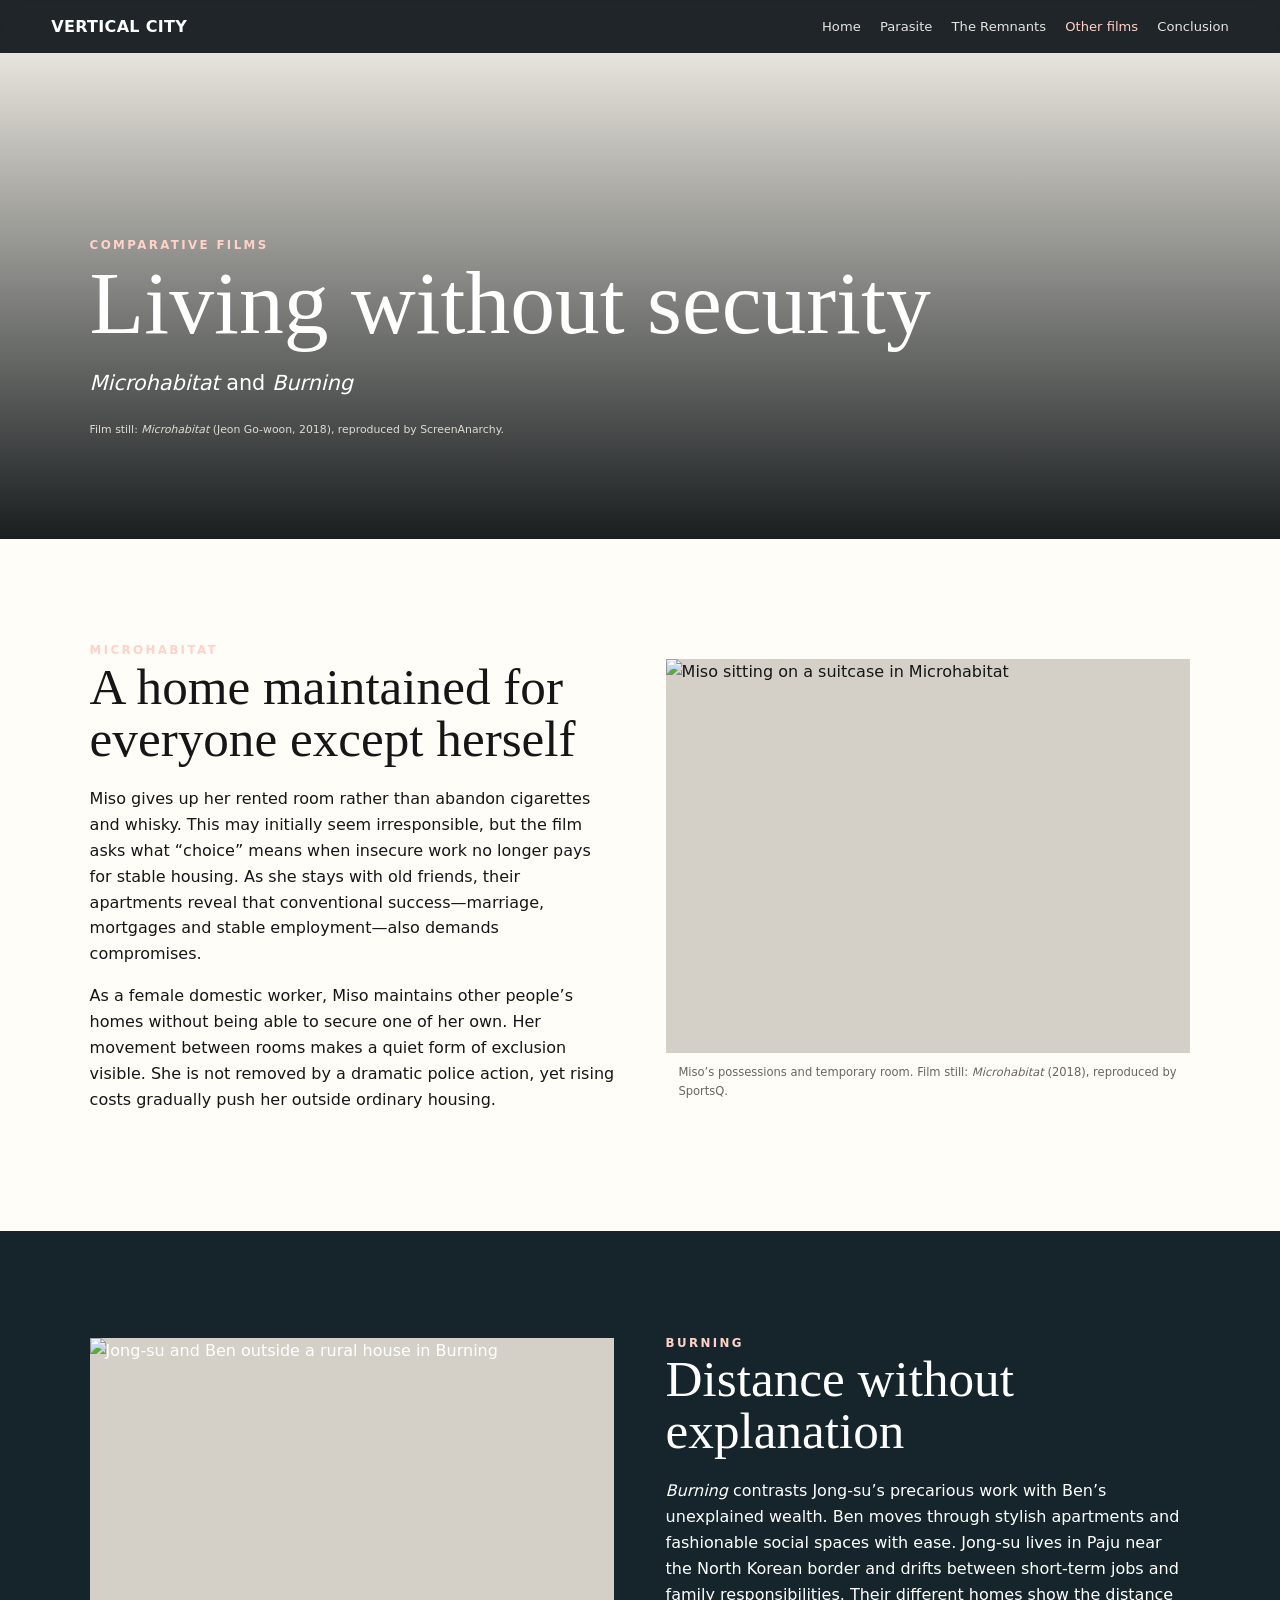
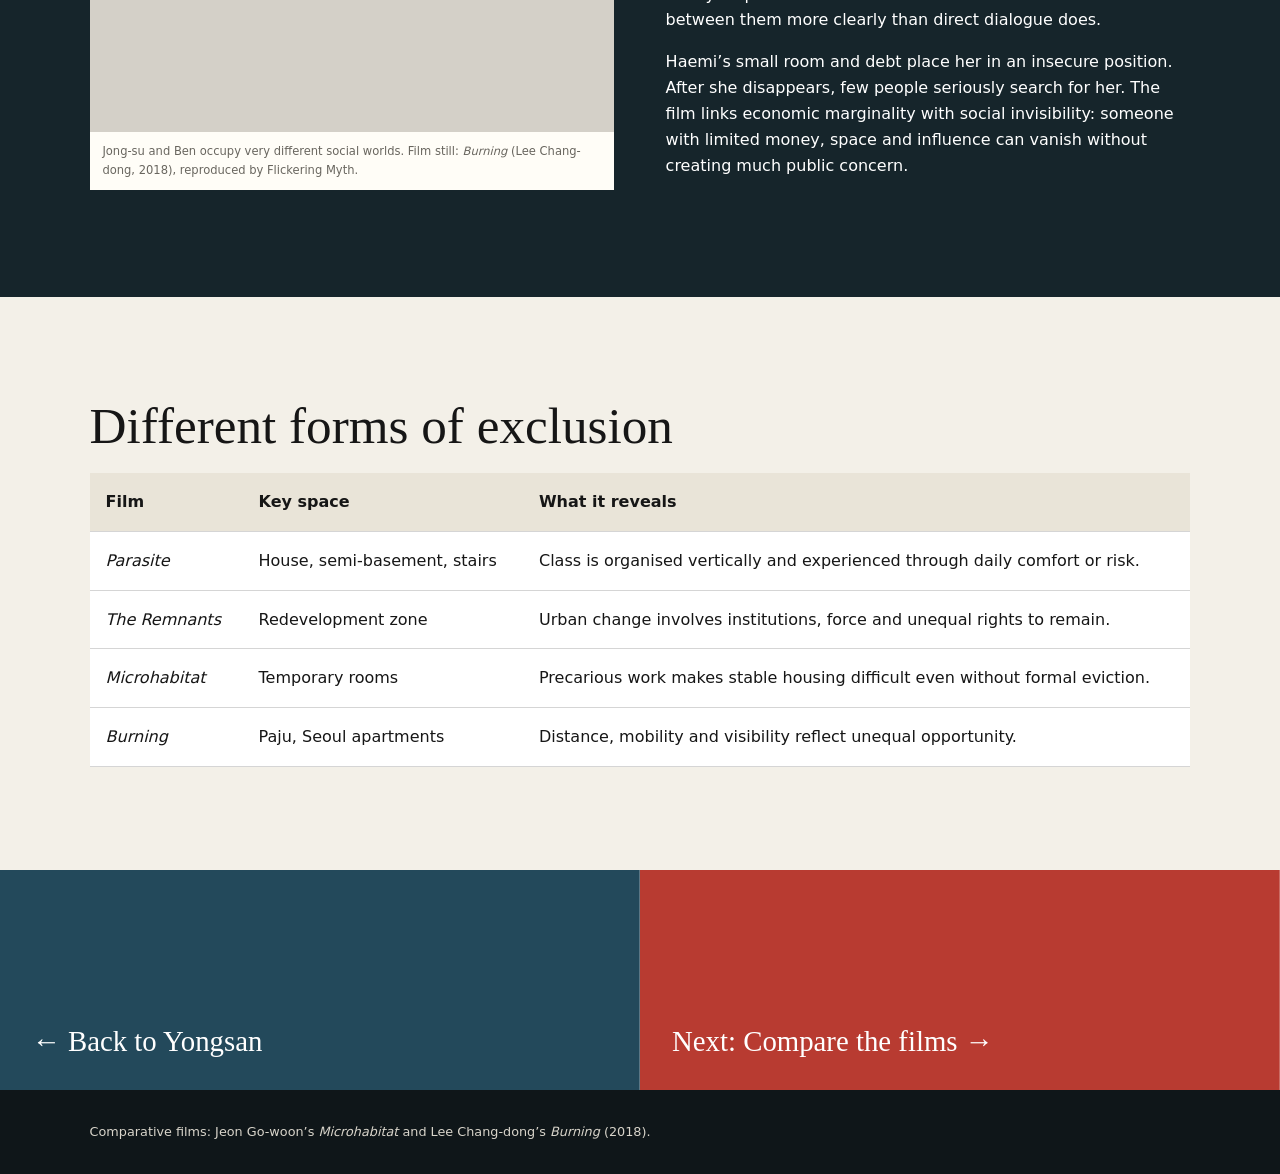
==== comparisons.html @ 3323fd80 "Add files via upload" ====
<!doctype html><html lang="en"><head><meta charset="utf-8"><meta name="viewport" content="width=device-width, initial-scale=1"><title>Other Films | Vertical City</title><link rel="stylesheet" href="styles.css"><script src="script.js" defer></script></head><body>
<header class="site-header"><a class="brand" href="index.html">VERTICAL CITY</a><button class="nav-toggle" aria-expanded="false" aria-label="Open navigation">☰</button><nav><a href="index.html">Home</a><a href="parasite.html">Parasite</a><a href="remnants.html">The Remnants</a><a aria-current="page" href="comparisons.html">Other films</a><a href="conclusion.html">Conclusion</a></nav></header>
<main><section class="hero small compare"><div><div class="eyebrow">Comparative films</div><h1>Living without security</h1><p><em>Microhabitat</em> and <em>Burning</em></p><p class="hero-credit">Film still: <em>Microhabitat</em> (Jeon Go-woon, 2018), reproduced by ScreenAnarchy.</p></div></section>
<section class="section light reveal"><div class="grid-2"><div><div class="eyebrow">Microhabitat</div><h2 class="section-title">A home maintained for everyone except herself</h2><p>Miso gives up her rented room rather than abandon cigarettes and whisky. This may initially seem irresponsible, but the film asks what “choice” means when insecure work no longer pays for stable housing. As she stays with old friends, their apartments reveal that conventional success—marriage, mortgages and stable employment—also demands compromises.</p><p>As a female domestic worker, Miso maintains other people’s homes without being able to secure one of her own. Her movement between rooms makes a quiet form of exclusion visible. She is not removed by a dramatic police action, yet rising costs gradually push her outside ordinary housing.</p></div><figure class="image-card"><img src="https://www.sportsq.co.kr/news/photo/201803/278458_268612_5738.jpg" alt="Miso sitting on a suitcase in Microhabitat"><figcaption>Miso’s possessions and temporary room. Film still: <em>Microhabitat</em> (2018), reproduced by SportsQ.</figcaption></figure></div></section>
<section class="section dark reveal"><div class="grid-2"><figure class="image-card"><img src="https://www.flickeringmyth.com/wp-content/uploads/2019/02/burning-film.jpg" alt="Jong-su and Ben outside a rural house in Burning"><figcaption>Jong-su and Ben occupy very different social worlds. Film still: <em>Burning</em> (Lee Chang-dong, 2018), reproduced by Flickering Myth.</figcaption></figure><div><div class="eyebrow">Burning</div><h2 class="section-title">Distance without explanation</h2><p><em>Burning</em> contrasts Jong-su’s precarious work with Ben’s unexplained wealth. Ben moves through stylish apartments and fashionable social spaces with ease. Jong-su lives in Paju near the North Korean border and drifts between short-term jobs and family responsibilities. Their different homes show the distance between them more clearly than direct dialogue does.</p><p>Haemi’s small room and debt place her in an insecure position. After she disappears, few people seriously search for her. The film links economic marginality with social invisibility: someone with limited money, space and influence can vanish without creating much public concern.</p></div></div></section>
<section class="section reveal"><h2 class="section-title">Different forms of exclusion</h2><table class="compare-table"><thead><tr><th>Film</th><th>Key space</th><th>What it reveals</th></tr></thead><tbody><tr><td><em>Parasite</em></td><td>House, semi-basement, stairs</td><td>Class is organised vertically and experienced through daily comfort or risk.</td></tr><tr><td><em>The Remnants</em></td><td>Redevelopment zone</td><td>Urban change involves institutions, force and unequal rights to remain.</td></tr><tr><td><em>Microhabitat</em></td><td>Temporary rooms</td><td>Precarious work makes stable housing difficult even without formal eviction.</td></tr><tr><td><em>Burning</em></td><td>Paju, Seoul apartments</td><td>Distance, mobility and visibility reflect unequal opportunity.</td></tr></tbody></table></section>
<div class="page-links"><a href="remnants.html"><span>← Back to Yongsan</span></a><a href="conclusion.html"><span>Next: Compare the films →</span></a></div></main><footer>Comparative films: Jeon Go-woon’s <em>Microhabitat</em> and Lee Chang-dong’s <em>Burning</em> (2018).</footer></body></html>
---- styles.css ----
:root {
  --ink: #161616;
  --paper: #f3f0e8;
  --cream: #fffdf7;
  --red: #b83b31;
  --blue: #23495b;
  --muted: #69665f;
  --line: rgba(22,22,22,.18);
}

* { box-sizing: border-box; }
html { scroll-behavior: smooth; }
body {
  margin: 0;
  color: var(--ink);
  background: var(--paper);
  font-family: Inter, ui-sans-serif, system-ui, -apple-system, BlinkMacSystemFont, "Segoe UI", sans-serif;
  line-height: 1.62;
}
a { color: inherit; }
img { display: block; width: 100%; }

.site-header {
  position: sticky;
  top: 0;
  z-index: 20;
  display: flex;
  align-items: center;
  justify-content: space-between;
  gap: 2rem;
  padding: .85rem clamp(1rem, 4vw, 4rem);
  color: white;
  background: rgba(15, 22, 25, .93);
  backdrop-filter: blur(10px);
}
.brand { text-decoration: none; font-weight: 800; letter-spacing: .02em; }
.nav-toggle { display: none; border: 0; background: transparent; color: white; font-size: 1.4rem; }
nav { display: flex; gap: 1.2rem; }
nav a { text-decoration: none; font-size: .82rem; color: #e4e4e1; }
nav a:hover, nav a[aria-current="page"] { color: #ffd2c8; }

.hero {
  min-height: 76vh;
  display: grid;
  align-items: end;
  padding: clamp(2rem, 7vw, 7rem);
  color: white;
  background:
    linear-gradient(0deg, rgba(7,12,14,.86), rgba(7,12,14,.08)),
    url('https://images.unsplash.com/photo-1538485399081-7191377e8241?auto=format&fit=crop&w=1800&q=85') center/cover;
}
.hero.small { min-height: 54vh; }
.hero.parasite { background-image: linear-gradient(0deg, rgba(7,12,14,.9), rgba(7,12,14,.08)), url('https://image.ajunews.com/content/image/2020/02/18/20200218090333209700.jpg'); }
.hero.remnants { background-image: linear-gradient(0deg, rgba(7,12,14,.92), rgba(7,12,14,.12)), url('https://commons.wikimedia.org/wiki/Special:Redirect/file/2009%EB%85%841%EC%9B%94_%EC%9A%A9%EC%82%B0%EA%B5%AC_%ED%95%9C%EA%B0%95%EB%A1%9C2%EA%B0%80_%EC%B2%A0%EA%B1%B0%ED%98%84%EC%9E%A5.jpg?width=1800'); }
.hero.compare { background-image: linear-gradient(0deg, rgba(7,12,14,.92), rgba(7,12,14,.05)), url('https://screenanarchy.com/assets_c/2017/10/2017%20-%20Microhabitat-thumb-860xauto-68823.jpg'); }
.hero.conclusion { background-image: linear-gradient(0deg, rgba(7,12,14,.9), rgba(7,12,14,.1)), url('https://www.flickeringmyth.com/wp-content/uploads/2019/02/burning-film.jpg'); }

.eyebrow { text-transform: uppercase; letter-spacing: .2em; font-size: .74rem; font-weight: 800; color: #ffd2c8; }
h1 { max-width: 900px; margin: .3rem 0 1rem; font-family: Georgia, serif; font-size: clamp(2.7rem, 7vw, 6.8rem); line-height: .96; font-weight: 500; }
.hero p { max-width: 700px; font-size: clamp(1rem, 1.7vw, 1.3rem); }
.hero-credit { font-size: .68rem !important; color: #dedbd3; }

main { overflow: hidden; }
.section { padding: clamp(3.5rem, 8vw, 7rem) clamp(1rem, 7vw, 7rem); }
.section.light { background: var(--cream); }
.section.dark { color: white; background: #16252b; }
.section-title { max-width: 800px; margin: 0 0 1.3rem; font: 500 clamp(2rem, 4vw, 4.4rem)/1.02 Georgia, serif; }
.lead { max-width: 760px; font-size: 1.13rem; }
.thesis {
  max-width: 980px;
  margin: 2.5rem auto 0;
  padding: 2rem;
  border-top: 1px solid currentColor;
  border-bottom: 1px solid currentColor;
  font: 400 clamp(1.35rem, 2.5vw, 2.1rem)/1.4 Georgia, serif;
}

.grid-2 { display: grid; grid-template-columns: repeat(2, minmax(0, 1fr)); gap: clamp(1.5rem, 4vw, 4rem); align-items: center; }
.grid-3 { display: grid; grid-template-columns: repeat(3, minmax(0, 1fr)); gap: 1rem; }
.card { padding: 1.5rem; background: white; border: 1px solid var(--line); }
.dark .card { background: rgba(255,255,255,.07); border-color: rgba(255,255,255,.2); }
.number { color: var(--red); font: 500 2.2rem Georgia, serif; }

.image-card { margin: 0; position: relative; overflow: hidden; background: #d4d0c8; }
.image-card img { aspect-ratio: 4/3; object-fit: cover; transition: transform .5s ease; }
.image-card:hover img { transform: scale(1.025); }
figcaption { padding: .65rem .8rem; font-size: .72rem; color: var(--muted); background: var(--cream); }
.photo-grid { display: grid; grid-template-columns: 1.25fr .75fr; gap: 1rem; }
.photo-grid figure:first-child { grid-row: span 2; }
.photo-grid figure:first-child img { height: 100%; min-height: 460px; }

.quote { margin: 2rem 0; padding-left: 1.3rem; border-left: 4px solid var(--red); font: 400 1.5rem/1.45 Georgia, serif; }
.tag { display: inline-block; margin: .25rem .2rem .25rem 0; padding: .35rem .7rem; border: 1px solid currentColor; border-radius: 999px; font-size: .72rem; }
.vertical-map { margin-top: 2.5rem; }
.level { display: grid; grid-template-columns: 100px 1fr; gap: 1rem; padding: 1.3rem 0; border-top: 1px solid var(--line); }
.level strong { color: var(--red); }

.compare-table { width: 100%; border-collapse: collapse; background: white; }
.compare-table th, .compare-table td { padding: 1rem; text-align: left; border-bottom: 1px solid var(--line); vertical-align: top; }
.compare-table th { background: #e9e4d8; }
.sources { font-size: .83rem; color: #4d4a45; }
.sources li { margin-bottom: .65rem; }

.page-links { display: grid; grid-template-columns: repeat(2, 1fr); }
.page-links a { min-height: 220px; display: flex; align-items: end; padding: 2rem; color: white; text-decoration: none; background: var(--blue); border-right: 1px solid rgba(255,255,255,.25); }
.page-links a:last-child { background: var(--red); }
.page-links span { font: 400 1.8rem Georgia, serif; }
footer { padding: 2rem clamp(1rem, 7vw, 7rem); color: #d8d4ca; background: #0f1619; font-size: .8rem; }

.reveal { opacity: 0; transform: translateY(18px); transition: opacity .65s ease, transform .65s ease; }
.reveal.visible { opacity: 1; transform: none; }

@media (max-width: 760px) {
  .nav-toggle { display: block; }
  nav { display: none; position: absolute; inset: 58px 0 auto; padding: 1rem; flex-direction: column; background: #0f1619; }
  nav.open { display: flex; }
  .grid-2, .grid-3, .photo-grid, .page-links { grid-template-columns: 1fr; }
  .photo-grid figure:first-child { grid-row: auto; }
  .photo-grid figure:first-child img { min-height: 0; }
  .hero { min-height: 68vh; }
  .compare-table { font-size: .82rem; }
  .compare-table th, .compare-table td { padding: .65rem; }
}

@media (prefers-reduced-motion: reduce) {
  * { scroll-behavior: auto !important; transition: none !important; }
  .reveal { opacity: 1; transform: none; }
}
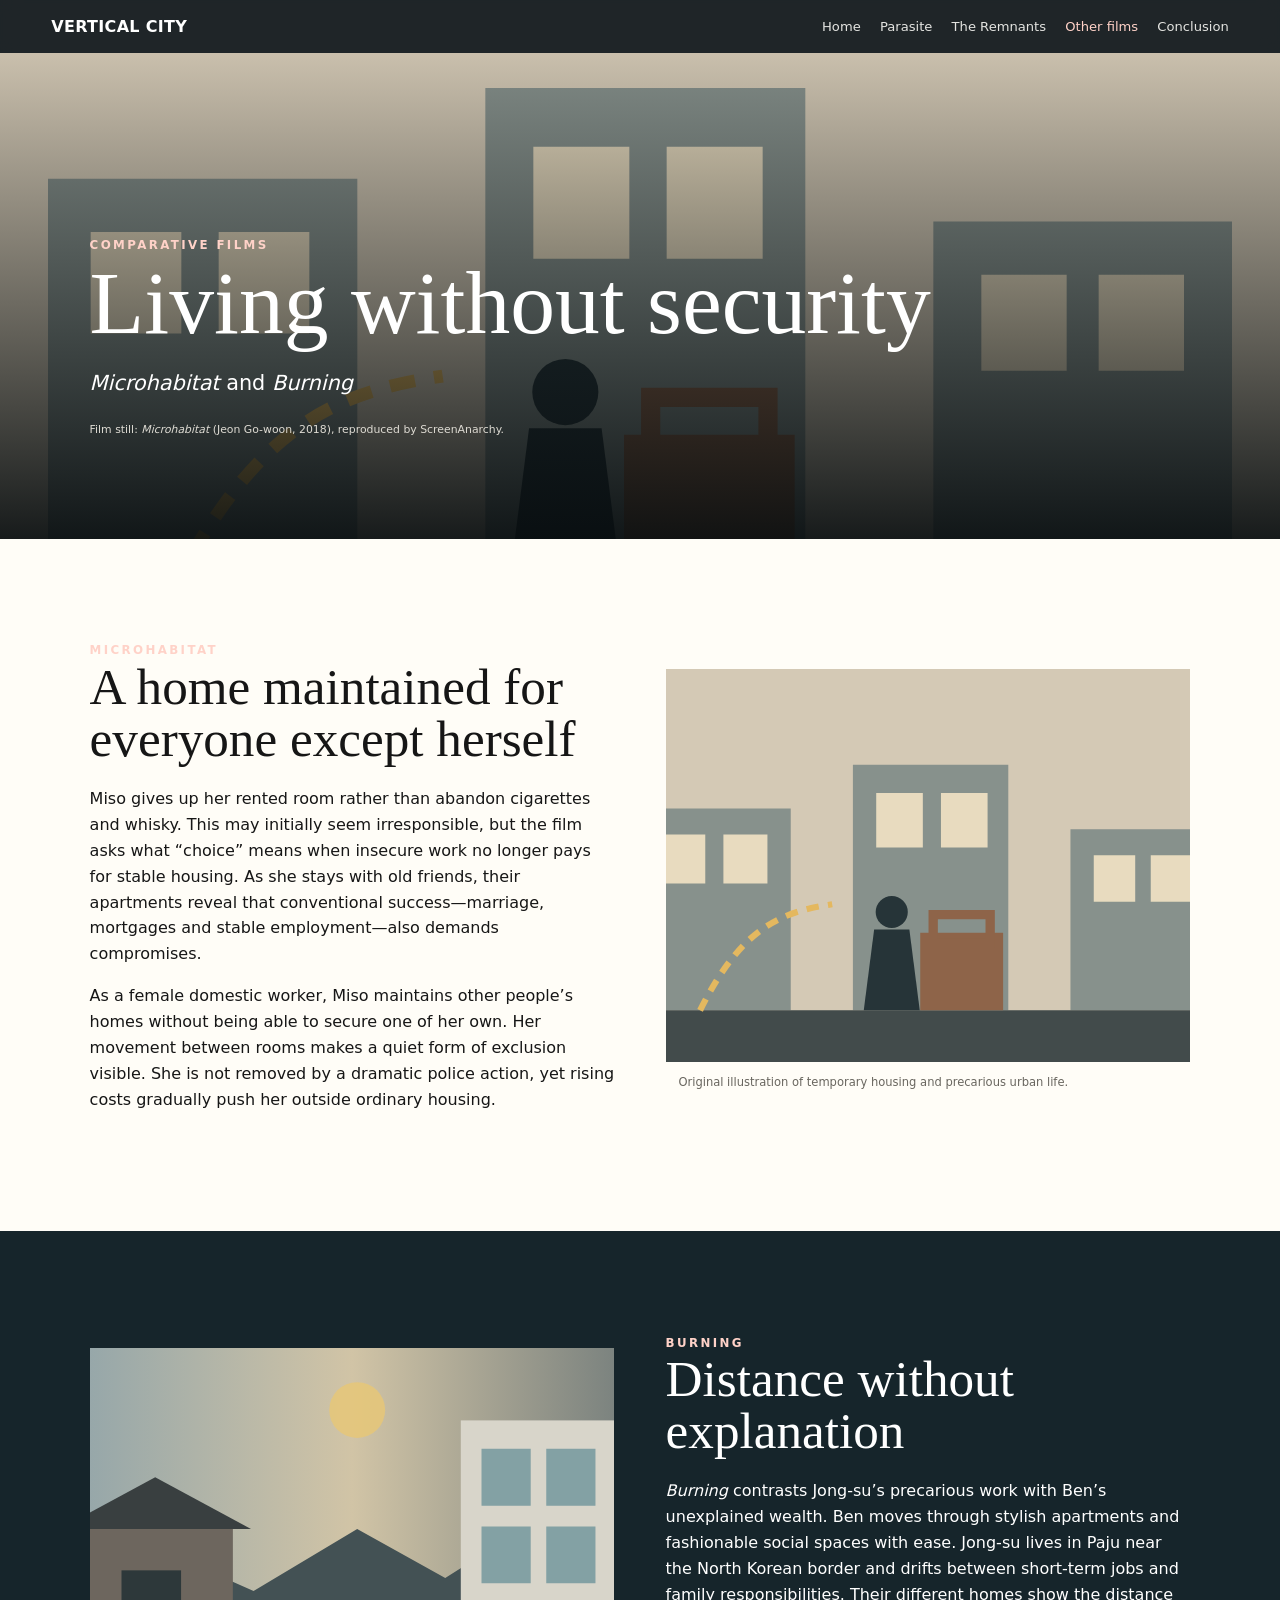
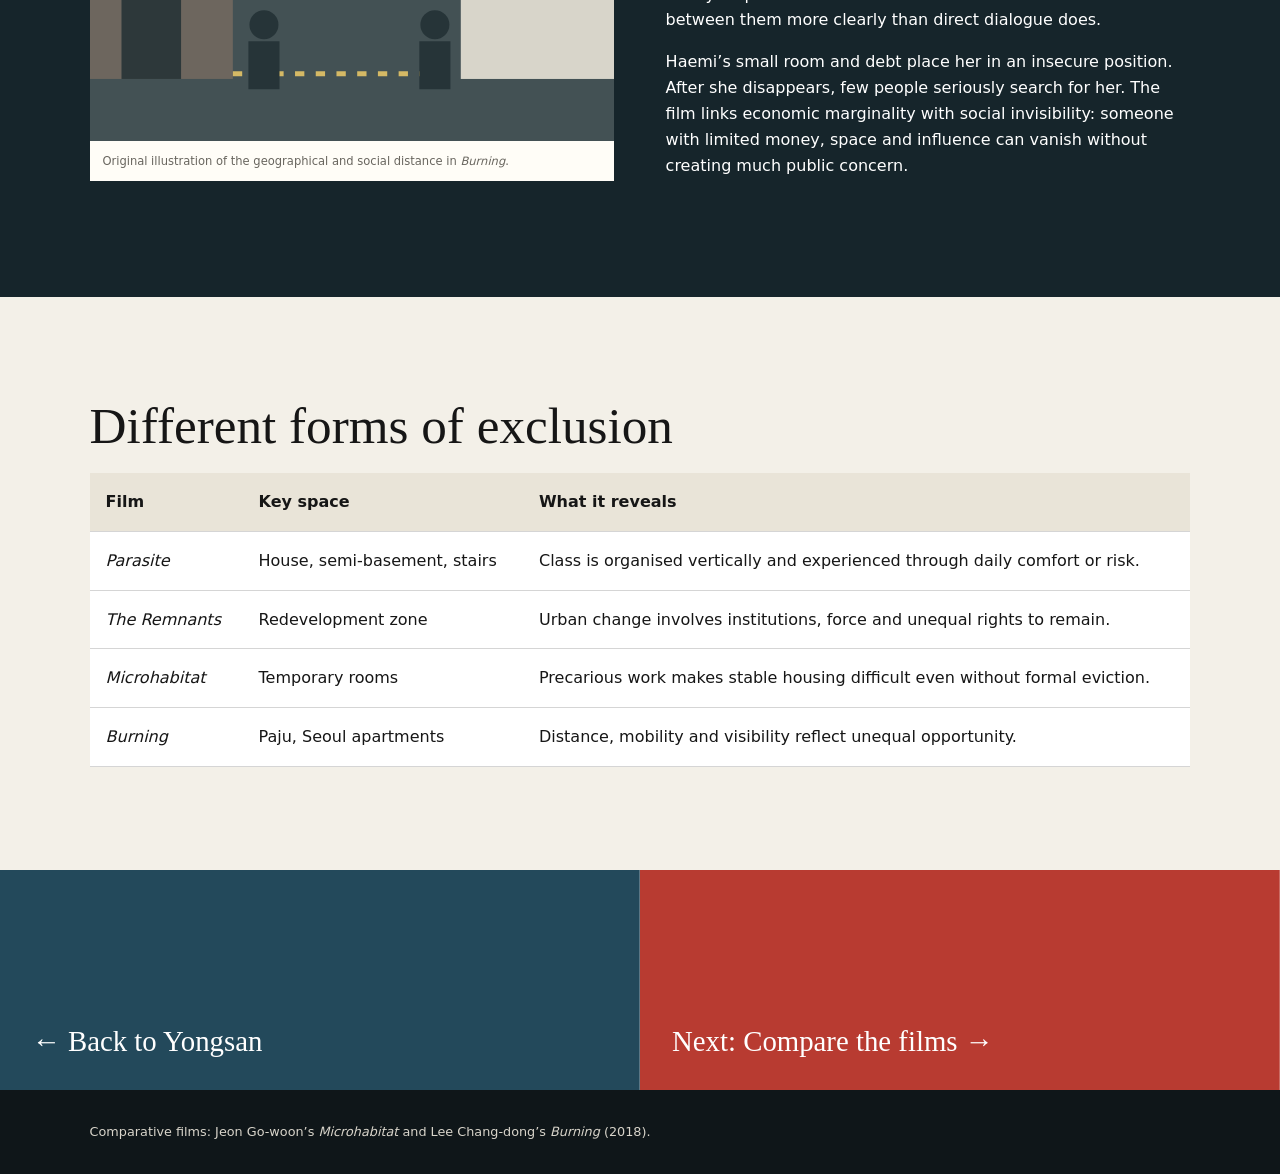
==== commit dea4d61f: "Add files via upload" ====
--- a/comparisons.html
+++ b/comparisons.html
@@ -1,7 +1,7 @@
 <!doctype html><html lang="en"><head><meta charset="utf-8"><meta name="viewport" content="width=device-width, initial-scale=1"><title>Other Films | Vertical City</title><link rel="stylesheet" href="styles.css"><script src="script.js" defer></script></head><body>
 <header class="site-header"><a class="brand" href="index.html">VERTICAL CITY</a><button class="nav-toggle" aria-expanded="false" aria-label="Open navigation">☰</button><nav><a href="index.html">Home</a><a href="parasite.html">Parasite</a><a href="remnants.html">The Remnants</a><a aria-current="page" href="comparisons.html">Other films</a><a href="conclusion.html">Conclusion</a></nav></header>
 <main><section class="hero small compare"><div><div class="eyebrow">Comparative films</div><h1>Living without security</h1><p><em>Microhabitat</em> and <em>Burning</em></p><p class="hero-credit">Film still: <em>Microhabitat</em> (Jeon Go-woon, 2018), reproduced by ScreenAnarchy.</p></div></section>
-<section class="section light reveal"><div class="grid-2"><div><div class="eyebrow">Microhabitat</div><h2 class="section-title">A home maintained for everyone except herself</h2><p>Miso gives up her rented room rather than abandon cigarettes and whisky. This may initially seem irresponsible, but the film asks what “choice” means when insecure work no longer pays for stable housing. As she stays with old friends, their apartments reveal that conventional success—marriage, mortgages and stable employment—also demands compromises.</p><p>As a female domestic worker, Miso maintains other people’s homes without being able to secure one of her own. Her movement between rooms makes a quiet form of exclusion visible. She is not removed by a dramatic police action, yet rising costs gradually push her outside ordinary housing.</p></div><figure class="image-card"><img src="https://www.sportsq.co.kr/news/photo/201803/278458_268612_5738.jpg" alt="Miso sitting on a suitcase in Microhabitat"><figcaption>Miso’s possessions and temporary room. Film still: <em>Microhabitat</em> (2018), reproduced by SportsQ.</figcaption></figure></div></section>
-<section class="section dark reveal"><div class="grid-2"><figure class="image-card"><img src="https://www.flickeringmyth.com/wp-content/uploads/2019/02/burning-film.jpg" alt="Jong-su and Ben outside a rural house in Burning"><figcaption>Jong-su and Ben occupy very different social worlds. Film still: <em>Burning</em> (Lee Chang-dong, 2018), reproduced by Flickering Myth.</figcaption></figure><div><div class="eyebrow">Burning</div><h2 class="section-title">Distance without explanation</h2><p><em>Burning</em> contrasts Jong-su’s precarious work with Ben’s unexplained wealth. Ben moves through stylish apartments and fashionable social spaces with ease. Jong-su lives in Paju near the North Korean border and drifts between short-term jobs and family responsibilities. Their different homes show the distance between them more clearly than direct dialogue does.</p><p>Haemi’s small room and debt place her in an insecure position. After she disappears, few people seriously search for her. The film links economic marginality with social invisibility: someone with limited money, space and influence can vanish without creating much public concern.</p></div></div></section>
+<section class="section light reveal"><div class="grid-2"><div><div class="eyebrow">Microhabitat</div><h2 class="section-title">A home maintained for everyone except herself</h2><p>Miso gives up her rented room rather than abandon cigarettes and whisky. This may initially seem irresponsible, but the film asks what “choice” means when insecure work no longer pays for stable housing. As she stays with old friends, their apartments reveal that conventional success—marriage, mortgages and stable employment—also demands compromises.</p><p>As a female domestic worker, Miso maintains other people’s homes without being able to secure one of her own. Her movement between rooms makes a quiet form of exclusion visible. She is not removed by a dramatic police action, yet rising costs gradually push her outside ordinary housing.</p></div><figure class="image-card"><img src="housing-precarity.svg" alt="Illustration of temporary housing and a suitcase"><figcaption>Original illustration of temporary housing and precarious urban life.</figcaption></figure></div></section>
+<section class="section dark reveal"><div class="grid-2"><figure class="image-card"><img src="marginal-space.svg" alt="Illustration contrasting a luxury apartment with a distant rural home"><figcaption>Original illustration of the geographical and social distance in <em>Burning</em>.</figcaption></figure><div><div class="eyebrow">Burning</div><h2 class="section-title">Distance without explanation</h2><p><em>Burning</em> contrasts Jong-su’s precarious work with Ben’s unexplained wealth. Ben moves through stylish apartments and fashionable social spaces with ease. Jong-su lives in Paju near the North Korean border and drifts between short-term jobs and family responsibilities. Their different homes show the distance between them more clearly than direct dialogue does.</p><p>Haemi’s small room and debt place her in an insecure position. After she disappears, few people seriously search for her. The film links economic marginality with social invisibility: someone with limited money, space and influence can vanish without creating much public concern.</p></div></div></section>
 <section class="section reveal"><h2 class="section-title">Different forms of exclusion</h2><table class="compare-table"><thead><tr><th>Film</th><th>Key space</th><th>What it reveals</th></tr></thead><tbody><tr><td><em>Parasite</em></td><td>House, semi-basement, stairs</td><td>Class is organised vertically and experienced through daily comfort or risk.</td></tr><tr><td><em>The Remnants</em></td><td>Redevelopment zone</td><td>Urban change involves institutions, force and unequal rights to remain.</td></tr><tr><td><em>Microhabitat</em></td><td>Temporary rooms</td><td>Precarious work makes stable housing difficult even without formal eviction.</td></tr><tr><td><em>Burning</em></td><td>Paju, Seoul apartments</td><td>Distance, mobility and visibility reflect unequal opportunity.</td></tr></tbody></table></section>
 <div class="page-links"><a href="remnants.html"><span>← Back to Yongsan</span></a><a href="conclusion.html"><span>Next: Compare the films →</span></a></div></main><footer>Comparative films: Jeon Go-woon’s <em>Microhabitat</em> and Lee Chang-dong’s <em>Burning</em> (2018).</footer></body></html>
--- a/styles.css
+++ b/styles.css
@@ -47,13 +47,13 @@
   color: white;
   background:
     linear-gradient(0deg, rgba(7,12,14,.86), rgba(7,12,14,.08)),
-    url('https://images.unsplash.com/photo-1538485399081-7191377e8241?auto=format&fit=crop&w=1800&q=85') center/cover;
+    url('vertical-city.svg') center/cover;
 }
 .hero.small { min-height: 54vh; }
-.hero.parasite { background-image: linear-gradient(0deg, rgba(7,12,14,.9), rgba(7,12,14,.08)), url('https://image.ajunews.com/content/image/2020/02/18/20200218090333209700.jpg'); }
-.hero.remnants { background-image: linear-gradient(0deg, rgba(7,12,14,.92), rgba(7,12,14,.12)), url('https://commons.wikimedia.org/wiki/Special:Redirect/file/2009%EB%85%841%EC%9B%94_%EC%9A%A9%EC%82%B0%EA%B5%AC_%ED%95%9C%EA%B0%95%EB%A1%9C2%EA%B0%80_%EC%B2%A0%EA%B1%B0%ED%98%84%EC%9E%A5.jpg?width=1800'); }
-.hero.compare { background-image: linear-gradient(0deg, rgba(7,12,14,.92), rgba(7,12,14,.05)), url('https://screenanarchy.com/assets_c/2017/10/2017%20-%20Microhabitat-thumb-860xauto-68823.jpg'); }
-.hero.conclusion { background-image: linear-gradient(0deg, rgba(7,12,14,.9), rgba(7,12,14,.1)), url('https://www.flickeringmyth.com/wp-content/uploads/2019/02/burning-film.jpg'); }
+.hero.parasite { background-image: linear-gradient(0deg, rgba(7,12,14,.9), rgba(7,12,14,.08)), url('parasite-space.svg'); }
+.hero.remnants { background-image: linear-gradient(0deg, rgba(7,12,14,.92), rgba(7,12,14,.12)), url('redevelopment.svg'); }
+.hero.compare { background-image: linear-gradient(0deg, rgba(7,12,14,.92), rgba(7,12,14,.05)), url('housing-precarity.svg'); }
+.hero.conclusion { background-image: linear-gradient(0deg, rgba(7,12,14,.9), rgba(7,12,14,.1)), url('marginal-space.svg'); }
 
 .eyebrow { text-transform: uppercase; letter-spacing: .2em; font-size: .74rem; font-weight: 800; color: #ffd2c8; }
 h1 { max-width: 900px; margin: .3rem 0 1rem; font-family: Georgia, serif; font-size: clamp(2.7rem, 7vw, 6.8rem); line-height: .96; font-weight: 500; }
